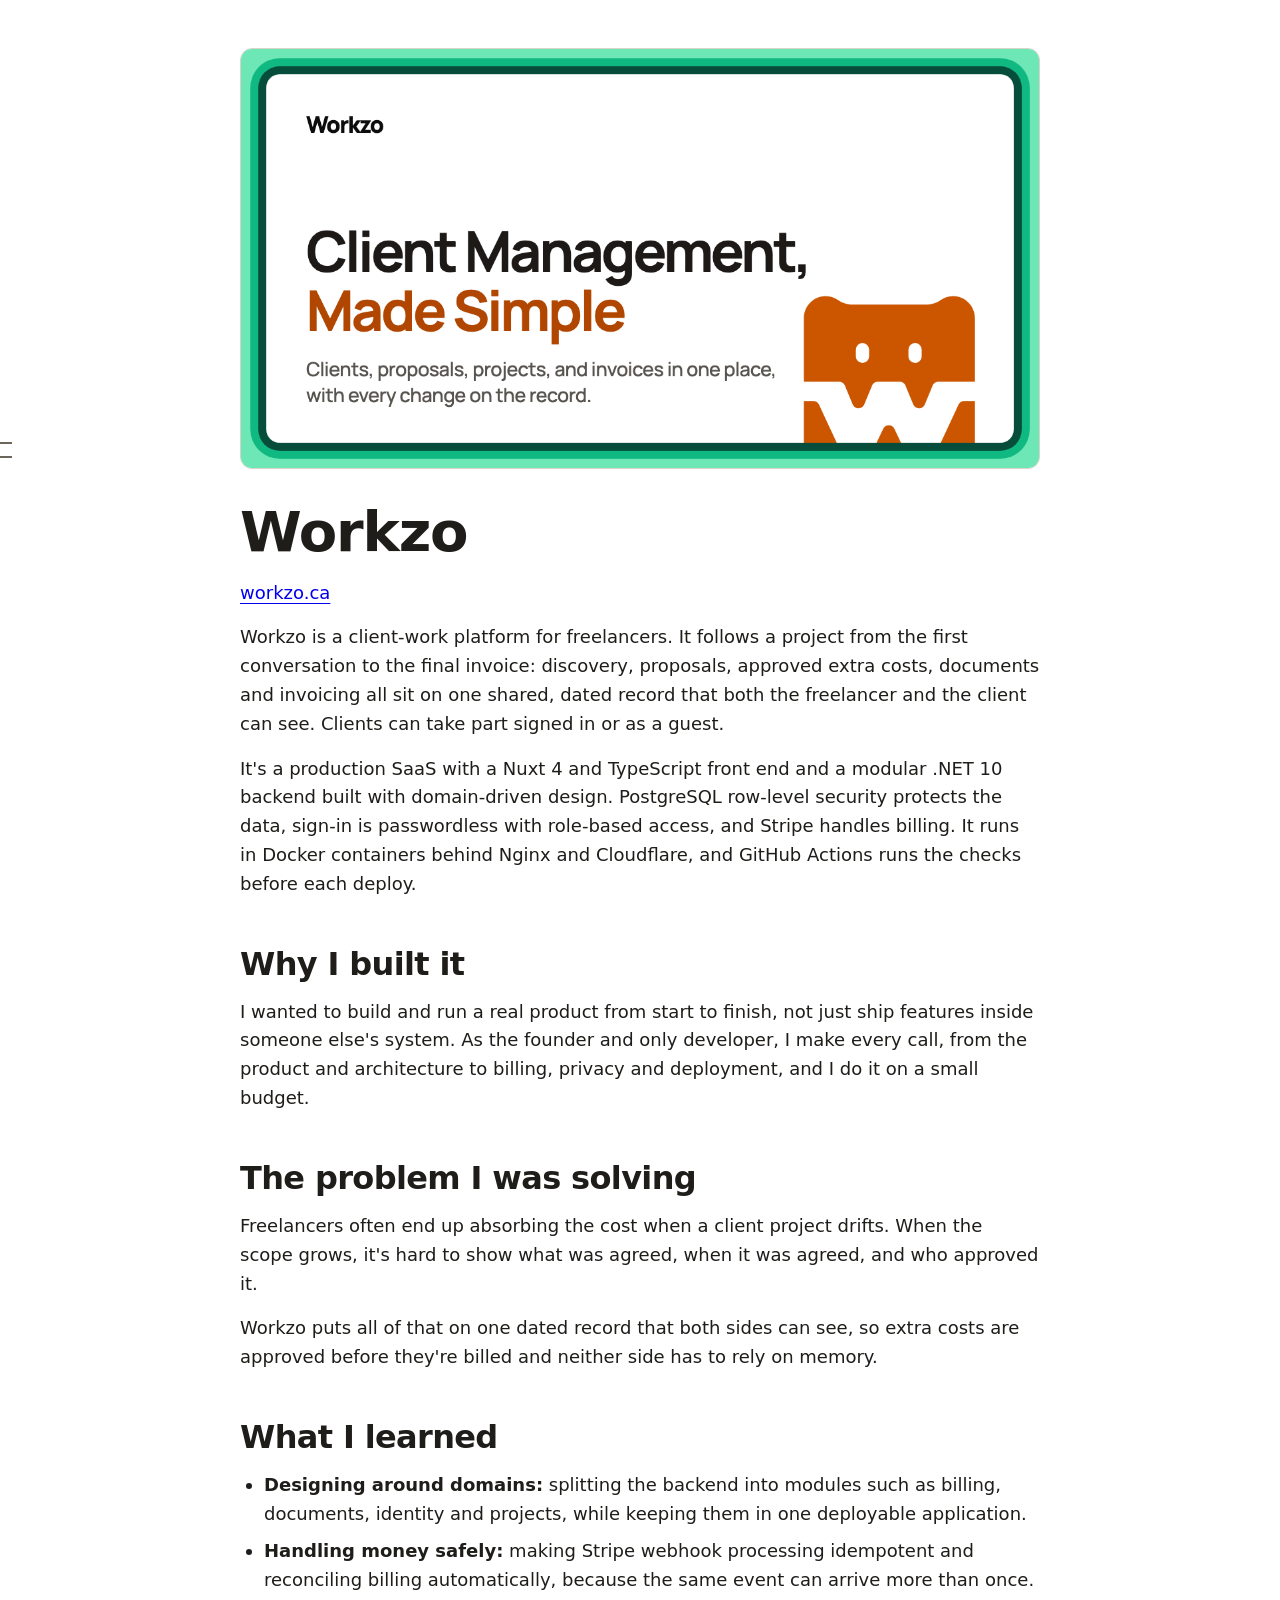
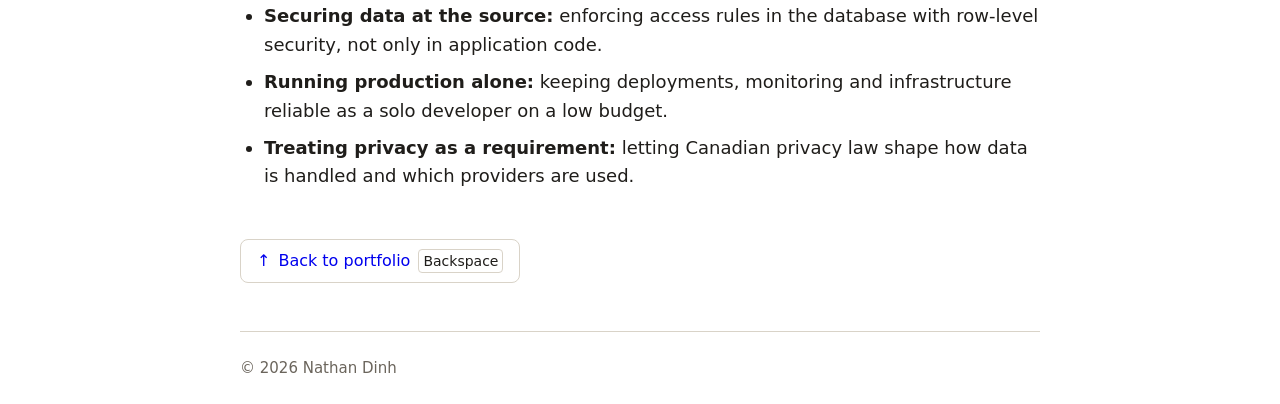
==== pages/featured_projects/workzo.html @ 6658ea0a "init" ====
<!DOCTYPE html>
<html lang="en">
<head>
    <meta charset="UTF-8">
    <meta name="viewport" content="width=device-width, initial-scale=1.0">
    <title>Workzo: Client Management for Freelancers | Nathan Dinh</title>
    <meta name="description" content="Workzo is a client-work platform for freelancers, built by Nathan Dinh. Discovery, proposals, extra costs and invoicing on one shared, dated record.">
    <link rel="canonical" href="https://nathandinh.com/pages/featured_projects/workzo.html">
    <meta property="og:type" content="article">
    <meta property="og:title" content="Workzo: Client Management for Freelancers | Nathan Dinh">
    <meta property="og:description" content="Workzo is a client-work platform for freelancers, built by Nathan Dinh. Discovery, proposals, extra costs and invoicing on one shared, dated record.">
    <meta property="og:url" content="https://nathandinh.com/pages/featured_projects/workzo.html">
    <meta property="og:image" content="https://nathandinh.com/public/documents/workzo-social-card-v3.png">
    <meta property="og:image:width" content="1200">
    <meta property="og:image:height" content="630">
    <meta property="og:image:alt" content="Workzo: Client Management, Made Simple.">
    <meta name="twitter:card" content="summary_large_image">
    <link rel="icon" href="../../public/icons/favicon.svg" type="image/svg+xml">
    <link rel="stylesheet" href="../../public/styles.css">
</head>
<body>
    <main class="project-page">
        <img class="project-image" src="../../public/documents/workzo-social-card-v3.png" width="1200" height="630" alt="Workzo: Client Management, Made Simple. Clients, proposals, projects, and invoices in one place, with every change on the record.">

        <h1>Workzo</h1>
        <p><a class="project-link" href="https://workzo.ca">workzo.ca</a></p>

        <p>
            Workzo is a client-work platform for freelancers. It follows a project from the first
            conversation to the final invoice: discovery, proposals, approved extra costs, documents
            and invoicing all sit on one shared, dated record that both the freelancer and the client
            can see. Clients can take part signed in or as a guest.
        </p>
        <p>
            It's a production SaaS with a Nuxt 4 and TypeScript front end and a modular .NET 10
            backend built with domain-driven design. PostgreSQL row-level security protects the data,
            sign-in is passwordless with role-based access, and Stripe handles billing. It runs in
            Docker containers behind Nginx and Cloudflare, and GitHub Actions runs the checks before
            each deploy.
        </p>

        <h2>Why I built it</h2>
        <p>
            I wanted to build and run a real product from start to finish, not just ship features
            inside someone else's system. As the founder and only developer, I make every call, from
            the product and architecture to billing, privacy and deployment, and I do it on a small
            budget.
        </p>

        <h2>The problem I was solving</h2>
        <p>
            Freelancers often end up absorbing the cost when a client project drifts. When the scope
            grows, it's hard to show what was agreed, when it was agreed, and who approved it.
        </p>
        <p>
            Workzo puts all of that on one dated record that both sides can see, so extra costs are
            approved before they're billed and neither side has to rely on memory.
        </p>

        <h2>What I learned</h2>
        <ul>
            <li><strong>Designing around domains:</strong> splitting the backend into modules such as billing, documents, identity and projects, while keeping them in one deployable application.</li>
            <li><strong>Handling money safely:</strong> making Stripe webhook processing idempotent and reconciling billing automatically, because the same event can arrive more than once.</li>
            <li><strong>Securing data at the source:</strong> enforcing access rules in the database with row-level security, not only in application code.</li>
            <li><strong>Running production alone:</strong> keeping deployments, monitoring and infrastructure reliable as a solo developer on a low budget.</li>
            <li><strong>Treating privacy as a requirement:</strong> letting Canadian privacy law shape how data is handled and which providers are used.</li>
        </ul>

        <a class="up-layer" href="../../index.html" aria-label="Back to portfolio"><span aria-hidden="true">&uarr;</span> Back to portfolio <kbd>Backspace</kbd></a>
    </main>

    <footer>&copy; 2026 Nathan Dinh</footer>

    <!-- script.js fills this with the links on this page. -->
    <nav class="side-nav" aria-label="Links on this page">
        <ul></ul>
    </nav>

    <script src="../../public/script.js"></script>
</body>
</html>
---- public/styles.css ----
/* ---------- Design tokens ---------- */
:root {
    color-scheme: light;

    /* Colors */
    --bg: #ffffff;
    --surface: #ffffff;
    --text: #1f1d1a;
    --muted: #6b655c;
    --line: #d9d3c8;
    --link-selected: #000080; /* Links use the browser's default color until hovered or selected. */

    /* Spacing: every margin, padding, and gap below uses this scale.
       1  inside small things: tag height, a key's sides, a short list gap
       2  closely related items: tag to tag, icon to label, heading to its text
       3  separate blocks of text, button sides, panel padding
       4  a heading to its content, group to group
       5  inside cards, around large images
       6  section to section
       7  the top and bottom of the page */
    --space-1: 0.25rem;
    --space-2: 0.5rem;
    --space-3: 1rem;
    --space-4: 1.5rem;
    --space-5: 2rem;
    --space-6: 3rem;
    --space-7: 4.5rem;

    /* Widths. All page content shares the same left and right edges. */
    --content-width: min(1100px, 100% - 2 * var(--space-3));
    --reading-width: min(800px, 100% - 2 * var(--space-3));
    --card-w: min(680px, 84vw);

    /* Height of one row in the navigation panel. */
    --row: 2.25rem;
}

/* ---------- Base ---------- */
*, *::before, *::after {
    box-sizing: border-box;
}

body {
    margin: 0;
    padding-bottom: var(--space-4);
    background: var(--bg);
    color: var(--text);
    font-family: system-ui, -apple-system, "Segoe UI", Roboto, Helvetica, Arial, sans-serif;
    line-height: 1.6;
}

/* Selection is shown by darkening links, not by a border around them. */
:focus-visible {
    outline: none;
}

/* Keeps a keyboard-selected link from landing right against the edge of the screen. */
a {
    scroll-margin-block: var(--space-4);
    text-underline-offset: 0.2em;
}

a:hover,
a:focus,
.card:hover a,
.card:focus a {
    color: var(--link-selected);
    text-decoration-thickness: 2px;
}

hr {
    width: var(--content-width);
    margin: var(--space-6) auto;
    border: 0;
    border-top: 1px solid var(--line);
}

h1,
h2 {
    line-height: 1.1;
    letter-spacing: -0.02em;
    text-box-trim: both;
    text-box-edge: cap alphabetic;
}

h1 {
    margin: 0 0 var(--space-3);
    font-size: clamp(2.25rem, 6vw, 3.5rem);
}

h2 {
    width: var(--content-width);
    margin: 0 auto var(--space-4);
    font-size: clamp(1.5rem, 3vw, 2rem);
}

kbd {
    padding: 0 var(--space-1);
    border: 1px solid var(--line);
    border-radius: 4px;
    color: var(--text);
    font-family: inherit;
    font-size: 0.875em;
}

/* ---------- Header ---------- */
header {
    width: var(--content-width);
    margin: 0 auto;
    padding-top: var(--space-7);
}

.abstract {
    margin: 0;
    color: var(--muted);
    font-size: 1.125rem;
}

.abstract + .abstract {
    margin-top: var(--space-3);
}

/* Icon inside a line of text. Kept shorter than the line so the spacing stays even. */
.inline-icon {
    height: 1.4em;
    vertical-align: -0.35em;
}

.socials {
    display: flex;
    flex-wrap: wrap;
    gap: var(--space-1) var(--space-4);
    margin-top: var(--space-3);
}

.socials a {
    display: inline-flex;
    align-items: center;
    gap: var(--space-2);
}

.socials img {
    width: 1.125rem;
    height: 1.125rem;
}

/* ---------- Mode instructions ---------- */
.mode-help {
    width: var(--content-width);
    margin: var(--space-4) auto 0;
    padding: var(--space-3);
    border: 1px solid var(--line);
    border-radius: 8px;
    color: var(--muted);
    font-size: 0.9375rem;
}

.mode-help p {
    margin: 0;
}

.mode-help ul {
    margin: var(--space-1) 0;
    padding-left: var(--space-4);
}

.mode-help strong {
    color: var(--text);
}

/* ---------- Carousel ---------- */
/* Every card sits in the same grid cell, so the stage is as tall as the tallest card. */
.carousel-stage {
    display: grid;
    align-items: center;
    justify-content: center;
    padding: var(--space-4) 0;
    overflow: hidden;
    cursor: grab;
    touch-action: pan-y;
    -webkit-user-select: none;
    user-select: none;
    mask-image: linear-gradient(to right, transparent, #000 var(--space-4), #000 calc(100% - var(--space-4)), transparent);
}

/* With one card there's nothing to drag to. */
.carousel-stage:has(.card:only-child) {
    cursor: default;
}

.card {
    position: relative;
    grid-area: 1 / 1;
    width: var(--card-w);
    overflow: hidden;
    background: var(--surface);
    border: 1px solid var(--line);
    border-radius: 12px;
    cursor: pointer;
    transition: transform 0.45s ease, opacity 0.45s ease;
}

.card.is-active {
    cursor: inherit;
}

/* While dragging, cards follow the pointer directly instead of animating. */
.carousel-stage.is-dragging,
.carousel-stage.is-dragging .card {
    cursor: grabbing;
}

.carousel-stage.is-dragging .card {
    transition: none;
}

.card.is-hidden {
    pointer-events: none;
}

.card-image,
.project-image {
    display: block;
    width: 100%;
    height: auto;
}

.card-image {
    border-bottom: 1px solid var(--line);
}

.card-body {
    padding: clamp(var(--space-4), 4vw, var(--space-5));
}

.card h3 {
    margin: 0 0 var(--space-2);
    font-size: clamp(1.5rem, 3vw, 2rem);
    line-height: 1.25;
}

/* Hovering or selecting a card treats its title like a selected link, with or without a link in it. */
.card:hover h3,
.card:focus h3 {
    color: var(--link-selected);
    text-decoration: underline 2px;
    text-underline-offset: 0.2em;
}

/* A side card's link only selects the card, like the rest of the card does. */
.card:not(.is-active) a {
    pointer-events: none;
}

.card p {
    margin: 0 0 var(--space-4);
    color: var(--muted);
    font-size: clamp(1rem, 2vw, 1.1875rem);
}

.tags {
    display: flex;
    flex-wrap: wrap;
    gap: var(--space-2);
    margin: 0;
    padding: 0;
    list-style: none;
}

.tags li {
    padding: var(--space-1) var(--space-3);
    border: 1px solid var(--line);
    border-radius: 999px;
    font-size: clamp(0.8125rem, 1.5vw, 0.9375rem);
}

/* ---------- Project pages ---------- */
.project-page {
    width: var(--reading-width);
    margin: 0 auto;
    padding-top: var(--space-6);
    font-size: 1.125rem;
}

.project-image {
    margin-bottom: var(--space-5);
    border: 1px solid var(--line);
    border-radius: 12px;
}

.project-page p {
    margin: 0 0 var(--space-3);
}

.project-page ul {
    margin: 0;
    padding-left: var(--space-4);
}

.project-page li + li {
    margin-top: var(--space-2);
}

/* Follows the narrower reading column rather than the home page's dividers. */
.project-page h2 {
    width: auto;
    margin: var(--space-6) 0 var(--space-3);
}

.up-layer {
    display: inline-flex;
    align-items: center;
    gap: var(--space-2);
    margin-top: var(--space-6);
    padding: var(--space-2) var(--space-3);
    background: var(--surface);
    border: 1px solid var(--line);
    border-radius: 8px;
    font-size: 1rem;
    text-decoration: none;
}

/* ---------- Footer ---------- */
footer {
    width: var(--content-width);
    margin: var(--space-6) auto 0;
    padding-top: var(--space-4);
    border-top: 1px solid var(--line);
    color: var(--muted);
    font-size: 0.9375rem;
}

/* Lines up with the narrower reading column. */
.project-page ~ footer {
    width: var(--reading-width);
}

/* ---------- Side navigation ---------- */
/* In scroll mode only the lines show. In navigation mode they open up:
   the lines stay put and spread apart, and each name slides out from its own line. */
.side-nav {
    --pop: cubic-bezier(0.34, 1.4, 0.64, 1); /* Overshoots slightly, then settles. */
    position: fixed;
    top: 50%;
    left: 0;
    z-index: 1000; /* Above the carousel cards. */
    width: 1.75rem;
    padding: var(--space-3) 0;
    overflow: hidden;
    cursor: pointer;
    transform: translateY(-50%);
    transition: width 0.3s var(--pop);
}

.nav-mode .side-nav {
    /* script.js sets --label-width to the widest name. */
    width: calc(var(--label-width) + var(--space-6));
    cursor: default;
}

.side-nav ul {
    margin: 0;
    padding: 0;
    list-style: none;
}

.side-nav a {
    display: flex;
    align-items: center;
    gap: var(--space-2);
    height: 0.875rem;
    text-decoration: none;
    white-space: nowrap;
    transition: height 0.3s ease;
}

.nav-mode .side-nav a {
    height: var(--row);
}

/* The line */
.side-nav a::before {
    content: "";
    flex: none;
    width: 0.75rem;
    border-top: 2px solid var(--muted);
    transition: width 0.2s ease, border-color 0.2s ease;
}

body:not(.nav-mode) .side-nav:hover a::before,
.nav-mode .side-nav a:hover::before,
.nav-mode .side-nav a:focus::before {
    border-color: var(--link-selected);
}

.nav-mode .side-nav a:hover::before,
.nav-mode .side-nav a:focus::before {
    width: 1.25rem;
}

/* The name. Screen readers still get it while it's hidden. */
.side-nav span {
    flex: none;
    opacity: 0;
    transform: translateX(calc(-1 * var(--space-3)));
    transition: opacity 0.15s ease, transform 0.15s ease;
}

.nav-mode .side-nav span {
    opacity: 1;
    transform: none;
    /* Each name follows the one above it. script.js sets --index. */
    transition: opacity 0.2s ease, transform 0.3s var(--pop);
    transition-delay: calc(var(--index) * 35ms + 60ms);
}

.nav-mode .side-nav a:hover,
.nav-mode .side-nav a:focus {
    text-decoration: underline;
}

@media (prefers-reduced-motion: reduce) {
    .card,
    .side-nav,
    .side-nav a,
    .side-nav a::before,
    .side-nav span {
        transition: none !important;
    }
}
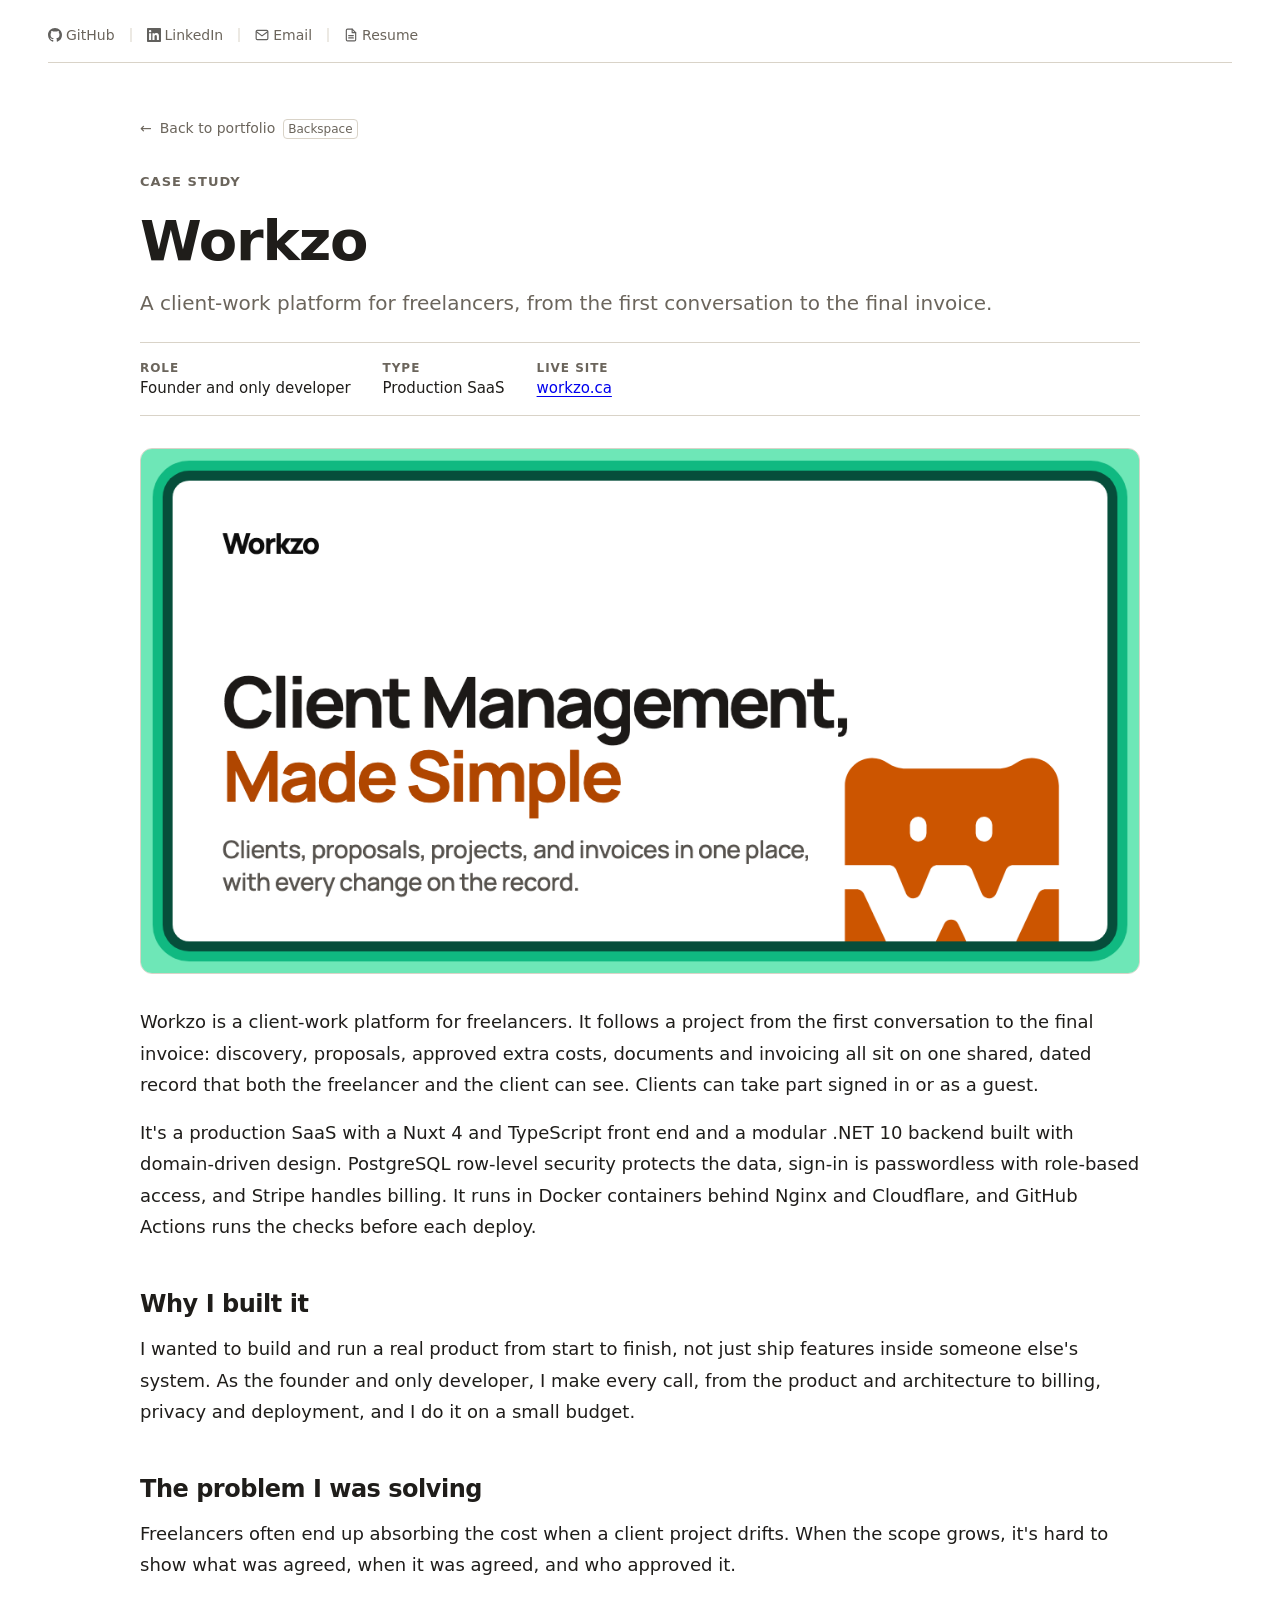
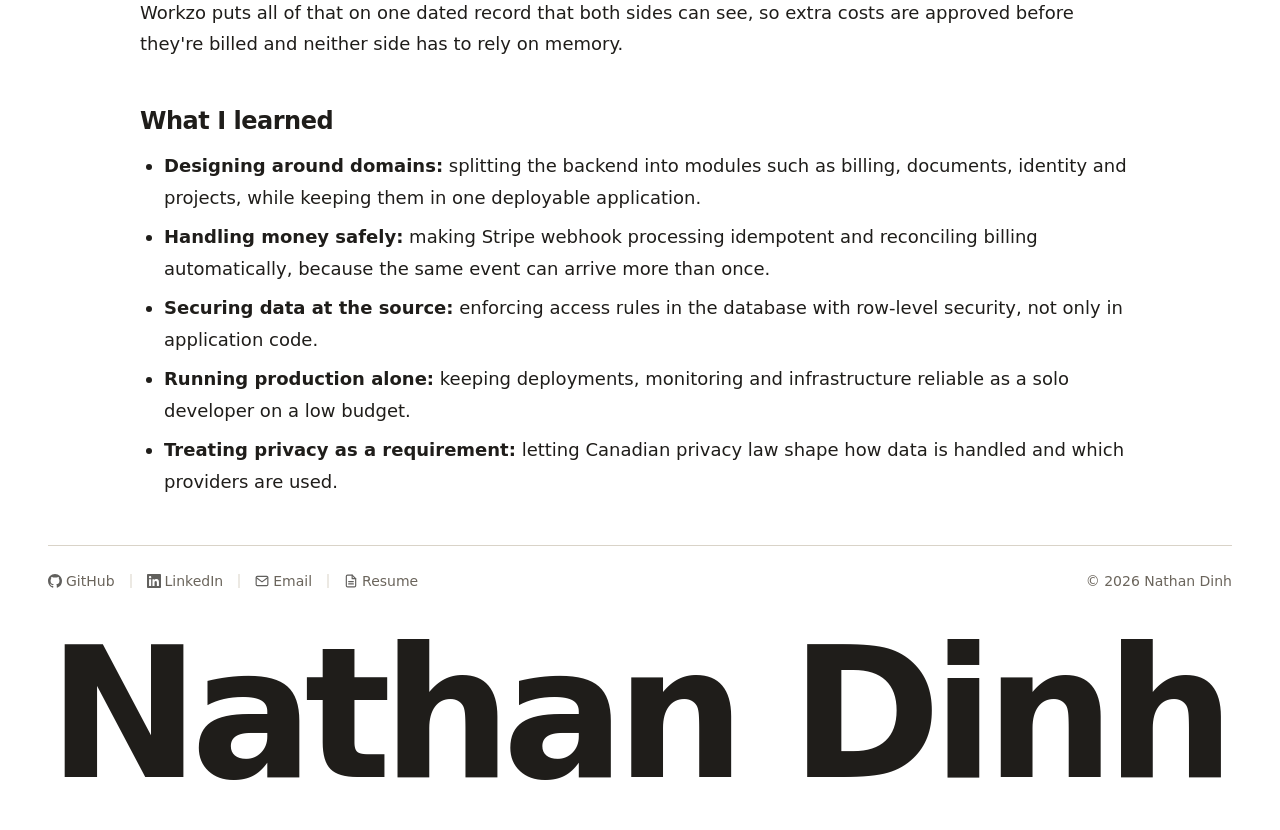
==== commit f3adcbf8: "Redesign homepage and Workzo case study - Remove the intro, keyboard instructions and side navigatio" ====
--- a/pages/featured_projects/workzo.html
+++ b/pages/featured_projects/workzo.html
@@ -19,11 +19,40 @@
     <link rel="stylesheet" href="../../public/styles.css">
 </head>
 <body>
+    <header>
+        <nav class="socials" aria-label="Social links">
+            <a href="https://github.com/Nathan-Dinh"><img src="../../public/icons/github.svg" alt="">GitHub</a>
+            <a href="https://www.linkedin.com/in/nathandinh67/"><img src="../../public/icons/linkedin.svg" alt="">LinkedIn</a>
+            <a href="mailto:n.dinh72943@gmail.com"><img src="../../public/icons/email.svg" alt="">Email</a>
+            <a href="../../public/documents/nathan_dinh_resume.pdf"><img src="../../public/icons/resume.svg" alt="">Resume</a>
+        </nav>
+    </header>
+    <hr>
+
     <main class="project-page">
+        <a class="up-layer" href="../../index.html" aria-label="Back to portfolio"><span aria-hidden="true">&larr;</span> Back to portfolio <kbd>Backspace</kbd></a>
+
+        <div class="article-header">
+            <p class="eyebrow">Case study</p>
+            <h1>Workzo</h1>
+            <p class="lead">A client-work platform for freelancers, from the first conversation to the final invoice.</p>
+            <dl class="article-meta">
+                <div>
+                    <dt>Role</dt>
+                    <dd>Founder and only developer</dd>
+                </div>
+                <div>
+                    <dt>Type</dt>
+                    <dd>Production SaaS</dd>
+                </div>
+                <div>
+                    <dt>Live site</dt>
+                    <dd><a class="project-link" href="https://workzo.ca">workzo.ca</a></dd>
+                </div>
+            </dl>
+        </div>
+
         <img class="project-image" src="../../public/documents/workzo-social-card-v3.png" width="1200" height="630" alt="Workzo: Client Management, Made Simple. Clients, proposals, projects, and invoices in one place, with every change on the record.">
-
-        <h1>Workzo</h1>
-        <p><a class="project-link" href="https://workzo.ca">workzo.ca</a></p>
 
         <p>
             Workzo is a client-work platform for freelancers. It follows a project from the first
@@ -65,16 +94,20 @@
             <li><strong>Running production alone:</strong> keeping deployments, monitoring and infrastructure reliable as a solo developer on a low budget.</li>
             <li><strong>Treating privacy as a requirement:</strong> letting Canadian privacy law shape how data is handled and which providers are used.</li>
         </ul>
-
-        <a class="up-layer" href="../../index.html" aria-label="Back to portfolio"><span aria-hidden="true">&uarr;</span> Back to portfolio <kbd>Backspace</kbd></a>
     </main>
 
-    <footer>&copy; 2026 Nathan Dinh</footer>
-
-    <!-- script.js fills this with the links on this page. -->
-    <nav class="side-nav" aria-label="Links on this page">
-        <ul></ul>
-    </nav>
+    <footer>
+        <div class="footer-bar">
+            <nav class="socials" aria-label="Footer social links">
+                <a href="https://github.com/Nathan-Dinh"><img src="../../public/icons/github.svg" alt="">GitHub</a>
+                <a href="https://www.linkedin.com/in/nathandinh67/"><img src="../../public/icons/linkedin.svg" alt="">LinkedIn</a>
+                <a href="mailto:n.dinh72943@gmail.com"><img src="../../public/icons/email.svg" alt="">Email</a>
+                <a href="../../public/documents/nathan_dinh_resume.pdf"><img src="../../public/icons/resume.svg" alt="">Resume</a>
+            </nav>
+            <p>&copy; 2026 Nathan Dinh</p>
+        </div>
+        <p class="footer-name" aria-hidden="true">Nathan Dinh</p>
+    </footer>
 
     <script src="../../public/script.js"></script>
 </body>
--- a/public/styles.css
+++ b/public/styles.css
@@ -9,7 +9,6 @@
     --muted: #6b655c;
     --line: #d9d3c8;
     --link-selected: #000080; /* Links use the browser's default color until hovered or selected. */
-
     /* Spacing: every margin, padding, and gap below uses this scale.
        1  inside small things: tag height, a key's sides, a short list gap
        2  closely related items: tag to tag, icon to label, heading to its text
@@ -27,12 +26,13 @@
     --space-7: 4.5rem;
 
     /* Widths. All page content shares the same left and right edges. */
-    --content-width: min(1100px, 100% - 2 * var(--space-3));
-    --reading-width: min(800px, 100% - 2 * var(--space-3));
-    --card-w: min(680px, 84vw);
-
-    /* Height of one row in the navigation panel. */
-    --row: 2.25rem;
+    /* Space at each side of the window: 1rem on phones, growing to 3rem on wide screens. */
+    --gutter: clamp(var(--space-3), 4vw, var(--space-6));
+    --content-width: calc(100% - 2 * var(--gutter));
+    --card-w: min(360px, 84vw);
+
+    /* Smallest comfortable height for something tapped with a finger. */
+    --tap: 2.75rem;
 }
 
 /* ---------- Base ---------- */
@@ -40,7 +40,18 @@
     box-sizing: border-box;
 }
 
+/* Stops phones enlarging the text when they're turned sideways. */
+html {
+    -webkit-text-size-adjust: 100%;
+    text-size-adjust: 100%;
+}
+
+/* At least one screen tall, stacked top to bottom, so the footer can sit at the bottom. */
 body {
+    display: flex;
+    flex-direction: column;
+    min-height: 100vh;
+    min-height: 100dvh; /* Excludes the phone's browser bars where supported. */
     margin: 0;
     padding-bottom: var(--space-4);
     background: var(--bg);
@@ -60,17 +71,27 @@
     text-underline-offset: 0.2em;
 }
 
-a:hover,
-a:focus,
-.card:hover a,
-.card:focus a {
+a:focus {
     color: var(--link-selected);
     text-decoration-thickness: 2px;
 }
 
+/* Touchscreens keep :hover on whatever was last tapped, which would look like a second selection. */
+@media (hover: hover) {
+    a:hover {
+        color: var(--link-selected);
+        text-decoration-thickness: 2px;
+    }
+
+    .card:hover h3 {
+        text-decoration: underline 2px;
+        text-underline-offset: 0.2em;
+    }
+}
+
 hr {
     width: var(--content-width);
-    margin: var(--space-6) auto;
+    margin: var(--space-3) auto var(--space-6); /* Close under the header, with room before the next section. */
     border: 0;
     border-top: 1px solid var(--line);
 }
@@ -107,80 +128,111 @@
 header {
     width: var(--content-width);
     margin: 0 auto;
-    padding-top: var(--space-7);
-}
-
-.abstract {
-    margin: 0;
-    color: var(--muted);
-    font-size: 1.125rem;
-}
-
-.abstract + .abstract {
-    margin-top: var(--space-3);
-}
-
-/* Icon inside a line of text. Kept shorter than the line so the spacing stays even. */
-.inline-icon {
-    height: 1.4em;
-    vertical-align: -0.35em;
+    padding-top: var(--space-4);
 }
 
 .socials {
+    --divider-gap: var(--space-3); /* Space on each side of a divider. */
     display: flex;
     flex-wrap: wrap;
-    gap: var(--space-1) var(--space-4);
-    margin-top: var(--space-3);
-}
-
+    gap: var(--space-1) calc(2 * var(--divider-gap));
+    font-size: 0.875rem;
+}
+
+/* Plain gray text rather than a link. Hovering or selecting one darkens it. */
 .socials a {
+    position: relative;
     display: inline-flex;
     align-items: center;
-    gap: var(--space-2);
-}
-
+    gap: var(--space-1);
+    color: var(--muted);
+    text-decoration: none;
+}
+
+.socials a:focus {
+    color: var(--text);
+}
+
+@media (hover: hover) {
+    .socials a:hover {
+        color: var(--text);
+    }
+}
+
+/* A short line centred in the gap before each link after the first. */
+.socials a + a::before {
+    content: "";
+    position: absolute;
+    top: 50%;
+    left: calc(-1 * var(--divider-gap));
+    height: 1em;
+    border-left: 1px solid var(--line);
+    transform: translate(-50%, -50%);
+    pointer-events: none;
+}
+
+/* The icons are drawn near-black. Fading them matches the gray text. */
 .socials img {
-    width: 1.125rem;
-    height: 1.125rem;
-}
-
-/* ---------- Mode instructions ---------- */
-.mode-help {
-    width: var(--content-width);
-    margin: var(--space-4) auto 0;
-    padding: var(--space-3);
-    border: 1px solid var(--line);
-    border-radius: 8px;
-    color: var(--muted);
-    font-size: 0.9375rem;
-}
-
-.mode-help p {
-    margin: 0;
-}
-
-.mode-help ul {
-    margin: var(--space-1) 0;
-    padding-left: var(--space-4);
-}
-
-.mode-help strong {
-    color: var(--text);
+    width: 0.875rem;
+    height: 0.875rem;
+    opacity: 0.7;
+}
+
+.socials a:focus img {
+    opacity: 1;
+}
+
+@media (hover: hover) {
+    .socials a:hover img {
+        opacity: 1;
+    }
 }
 
 /* ---------- Carousel ---------- */
-/* Every card sits in the same grid cell, so the stage is as tall as the tallest card. */
+/* Home page sections. Headings are smaller than elsewhere, to match the compact cards and rows. */
+.home-section h2 {
+    margin-bottom: var(--space-2);
+    font-size: 1.25rem;
+}
+
+.home-section + .home-section {
+    margin-top: var(--space-5);
+}
+
+/* ---------- Empty sections ---------- */
+/* Holds the place of a card until a section has some, in the same spot and size as a card. */
+.placeholder-stage {
+    padding: var(--space-4) var(--gutter);
+}
+
+.card-placeholder {
+    display: grid;
+    place-items: center;
+    width: var(--card-w);
+    aspect-ratio: 4 / 3;
+    margin: 0;
+    border: 1px dashed var(--line);
+    border-radius: 12px;
+    color: var(--muted);
+    font-size: 0.875rem;
+}
+
+/* Every card sits in the same grid cell, so the stage is as tall as the tallest card.
+   The stage spans the whole window so side cards can show in the gutters, but the left padding
+   puts the selected card on the page's left edge, under the heading. */
 .carousel-stage {
+    --page-edge: calc((100% - var(--content-width)) / 2);
     display: grid;
     align-items: center;
-    justify-content: center;
-    padding: var(--space-4) 0;
+    justify-content: start;
+    padding: var(--space-4) 0 var(--space-4) var(--page-edge);
     overflow: hidden;
     cursor: grab;
     touch-action: pan-y;
     -webkit-user-select: none;
     user-select: none;
-    mask-image: linear-gradient(to right, transparent, #000 var(--space-4), #000 calc(100% - var(--space-4)), transparent);
+    /* Earlier cards fade out across the left gutter, so the selected card itself never fades. */
+    mask-image: linear-gradient(to right, transparent, #000 var(--page-edge), #000 calc(100% - var(--space-4)), transparent);
 }
 
 /* With one card there's nothing to drag to. */
@@ -230,19 +282,24 @@
 }
 
 .card-body {
-    padding: clamp(var(--space-4), 4vw, var(--space-5));
+    padding: var(--space-3);
 }
 
 .card h3 {
     margin: 0 0 var(--space-2);
-    font-size: clamp(1.5rem, 3vw, 2rem);
+    font-size: 1.125rem;
     line-height: 1.25;
 }
 
-/* Hovering or selecting a card treats its title like a selected link, with or without a link in it. */
-.card:hover h3,
-.card:focus h3 {
-    color: var(--link-selected);
+/* The title reads as plain text, not a blue link. */
+.card h3 a {
+    color: inherit;
+    text-decoration: none;
+}
+
+/* Hovering or selecting a card underlines its title, so it's still clear which card is chosen. */
+.card:focus h3,
+.card:focus-within h3 {
     text-decoration: underline 2px;
     text-underline-offset: 0.2em;
 }
@@ -253,33 +310,80 @@
 }
 
 .card p {
-    margin: 0 0 var(--space-4);
-    color: var(--muted);
-    font-size: clamp(1rem, 2vw, 1.1875rem);
+    margin: 0 0 var(--space-2);
+    color: var(--muted);
+    font-size: 0.8125rem;
+    line-height: 1.5;
 }
 
 .tags {
     display: flex;
     flex-wrap: wrap;
-    gap: var(--space-2);
+    gap: var(--space-1);
     margin: 0;
     padding: 0;
     list-style: none;
 }
 
 .tags li {
-    padding: var(--space-1) var(--space-3);
+    padding: 0 var(--space-2);
     border: 1px solid var(--line);
     border-radius: 999px;
-    font-size: clamp(0.8125rem, 1.5vw, 0.9375rem);
+    font-size: 0.6875rem;
 }
 
 /* ---------- Project pages ---------- */
+/* A centred article column, narrow enough that lines stay comfortable to read.
+   The divider above gives the top spacing. */
 .project-page {
-    width: var(--reading-width);
+    width: min(1000px, 100% - 2 * var(--space-3));
     margin: 0 auto;
-    padding-top: var(--space-6);
     font-size: 1.125rem;
+    line-height: 1.75;
+}
+
+.article-header {
+    margin-bottom: var(--space-5);
+}
+
+.project-page .eyebrow {
+    margin: 0 0 var(--space-3);
+    color: var(--muted);
+    font-size: 0.8125rem;
+    font-weight: 600;
+    letter-spacing: 0.08em;
+    text-transform: uppercase;
+}
+
+.project-page .lead {
+    margin: 0 0 var(--space-4);
+    color: var(--muted);
+    font-size: 1.25rem;
+    line-height: 1.5;
+}
+
+/* Role, type and link in a row, set off by a line above and below. */
+.article-meta {
+    display: flex;
+    flex-wrap: wrap;
+    gap: var(--space-3) var(--space-5);
+    margin: 0;
+    padding: var(--space-3) 0;
+    border-block: 1px solid var(--line);
+    font-size: 0.9375rem;
+    line-height: 1.5;
+}
+
+.article-meta dt {
+    color: var(--muted);
+    font-size: 0.75rem;
+    font-weight: 600;
+    letter-spacing: 0.08em;
+    text-transform: uppercase;
+}
+
+.article-meta dd {
+    margin: 0;
 }
 
 .project-image {
@@ -301,130 +405,148 @@
     margin-top: var(--space-2);
 }
 
-/* Follows the narrower reading column rather than the home page's dividers. */
+/* Follows the reading column rather than the full page width that other section headings use. */
 .project-page h2 {
     width: auto;
     margin: var(--space-6) 0 var(--space-3);
-}
-
+    font-size: 1.5rem;
+}
+
+/* Sits above the article. Plain gray text like the social links; hovering or selecting it darkens it. */
 .up-layer {
     display: inline-flex;
+    margin-bottom: var(--space-5);
     align-items: center;
     gap: var(--space-2);
-    margin-top: var(--space-6);
-    padding: var(--space-2) var(--space-3);
-    background: var(--surface);
-    border: 1px solid var(--line);
-    border-radius: 8px;
-    font-size: 1rem;
+    color: var(--muted);
+    font-size: 0.875rem;
+    line-height: 1.5;
     text-decoration: none;
 }
 
+.up-layer:focus {
+    color: var(--text);
+}
+
+@media (hover: hover) {
+    .up-layer:hover {
+        color: var(--text);
+    }
+}
+
+/* A quiet hint, so it doesn't compete with the label. */
+.up-layer kbd {
+    color: inherit;
+    font-size: 0.75rem;
+}
+
 /* ---------- Footer ---------- */
+/* On a short page the footer sits at the bottom of the screen: the automatic top margin takes up
+   the spare space. The padding keeps a gap above it when the page is long. */
 footer {
     width: var(--content-width);
-    margin: var(--space-6) auto 0;
+    margin: auto auto 0;
+    padding-top: var(--space-6);
+    color: var(--muted);
+    font-size: 0.9375rem;
+    container-type: inline-size; /* Lets the name below size itself to the footer's width. */
+}
+
+.footer-bar {
     padding-top: var(--space-4);
     border-top: 1px solid var(--line);
-    color: var(--muted);
-    font-size: 0.9375rem;
-}
-
-/* Lines up with the narrower reading column. */
-.project-page ~ footer {
-    width: var(--reading-width);
-}
-
-/* ---------- Side navigation ---------- */
-/* In scroll mode only the lines show. In navigation mode they open up:
-   the lines stay put and spread apart, and each name slides out from its own line. */
-.side-nav {
-    --pop: cubic-bezier(0.34, 1.4, 0.64, 1); /* Overshoots slightly, then settles. */
-    position: fixed;
-    top: 50%;
-    left: 0;
-    z-index: 1000; /* Above the carousel cards. */
-    width: 1.75rem;
-    padding: var(--space-3) 0;
-    overflow: hidden;
-    cursor: pointer;
-    transform: translateY(-50%);
-    transition: width 0.3s var(--pop);
-}
-
-.nav-mode .side-nav {
-    /* script.js sets --label-width to the widest name. */
-    width: calc(var(--label-width) + var(--space-6));
-    cursor: default;
-}
-
-.side-nav ul {
-    margin: 0;
-    padding: 0;
-    list-style: none;
-}
-
-.side-nav a {
     display: flex;
+    flex-wrap: wrap;
     align-items: center;
-    gap: var(--space-2);
-    height: 0.875rem;
-    text-decoration: none;
+    justify-content: space-between;
+    gap: var(--space-2) var(--space-4);
+}
+
+.footer-bar p {
+    margin: 0;
+    font-size: 0.875rem;
+}
+
+/* The name runs the full width of the footer. script.js sets the exact size for the device's font.
+   This size is close enough on its own if the script doesn't run. */
+.footer-name {
+    width: max-content;
+    margin: var(--space-5) 0 0;
+    color: var(--text);
+    font-size: 17cqi;
+    font-weight: 800;
+    line-height: 1;
+    letter-spacing: -0.05em;
     white-space: nowrap;
-    transition: height 0.3s ease;
-}
-
-.nav-mode .side-nav a {
-    height: var(--row);
-}
-
-/* The line */
-.side-nav a::before {
-    content: "";
-    flex: none;
-    width: 0.75rem;
-    border-top: 2px solid var(--muted);
-    transition: width 0.2s ease, border-color 0.2s ease;
-}
-
-body:not(.nav-mode) .side-nav:hover a::before,
-.nav-mode .side-nav a:hover::before,
-.nav-mode .side-nav a:focus::before {
-    border-color: var(--link-selected);
-}
-
-.nav-mode .side-nav a:hover::before,
-.nav-mode .side-nav a:focus::before {
-    width: 1.25rem;
-}
-
-/* The name. Screen readers still get it while it's hidden. */
-.side-nav span {
-    flex: none;
-    opacity: 0;
-    transform: translateX(calc(-1 * var(--space-3)));
-    transition: opacity 0.15s ease, transform 0.15s ease;
-}
-
-.nav-mode .side-nav span {
-    opacity: 1;
-    transform: none;
-    /* Each name follows the one above it. script.js sets --index. */
-    transition: opacity 0.2s ease, transform 0.3s var(--pop);
-    transition-delay: calc(var(--index) * 35ms + 60ms);
-}
-
-.nav-mode .side-nav a:hover,
-.nav-mode .side-nav a:focus {
-    text-decoration: underline;
+    text-box-trim: trim-both;
+    text-box-edge: cap alphabetic;
+}
+
+/* ---------- Phones ---------- */
+@media (max-width: 600px) {
+    /* The larger steps shrink, so every page stays in proportion without changing each rule. */
+    :root {
+        --space-5: 1.5rem;
+        --space-6: 2rem;
+        --space-7: 2.5rem;
+    }
+
+    /* Keeps the name on one line on the smallest phones. */
+    h1 {
+        font-size: clamp(2rem, 9.5vw, 2.25rem);
+    }
+
+    .project-page {
+        font-size: 1rem;
+    }
+
+    .project-page .lead {
+        font-size: 1.125rem;
+    }
+
+    /* Narrower gaps keep all four links on one line. */
+    .socials {
+        --divider-gap: var(--space-2);
+        row-gap: 0;
+    }
+
+    .socials a,
+    .up-layer {
+        min-height: var(--tap);
+    }
+
+    /* Vertical padding on an inline link makes it easier to tap without moving the text around it. */
+    .project-link {
+        padding-block: var(--space-3);
+    }
+
+    /* The card lines up with the rest of the page, and side cards show in the gutters. */
+    .carousel-stage {
+        grid-template-columns: minmax(0, 1fr);
+        padding: 0 var(--space-3);
+        mask-image: none;
+    }
+
+    .card,
+    .card-placeholder {
+        width: 100%;
+    }
+
+    .card-body {
+        padding: var(--space-3);
+    }
+}
+
+/* ---------- Touchscreens ---------- */
+/* Based on the device rather than the width, so a narrow desktop window keeps its keyboard hint. */
+@media (hover: none) and (pointer: coarse) {
+    .up-layer kbd {
+        display: none;
+    }
 }
 
 @media (prefers-reduced-motion: reduce) {
-    .card,
-    .side-nav,
-    .side-nav a,
-    .side-nav a::before,
-    .side-nav span {
+    .card {
         transition: none !important;
     }
 }
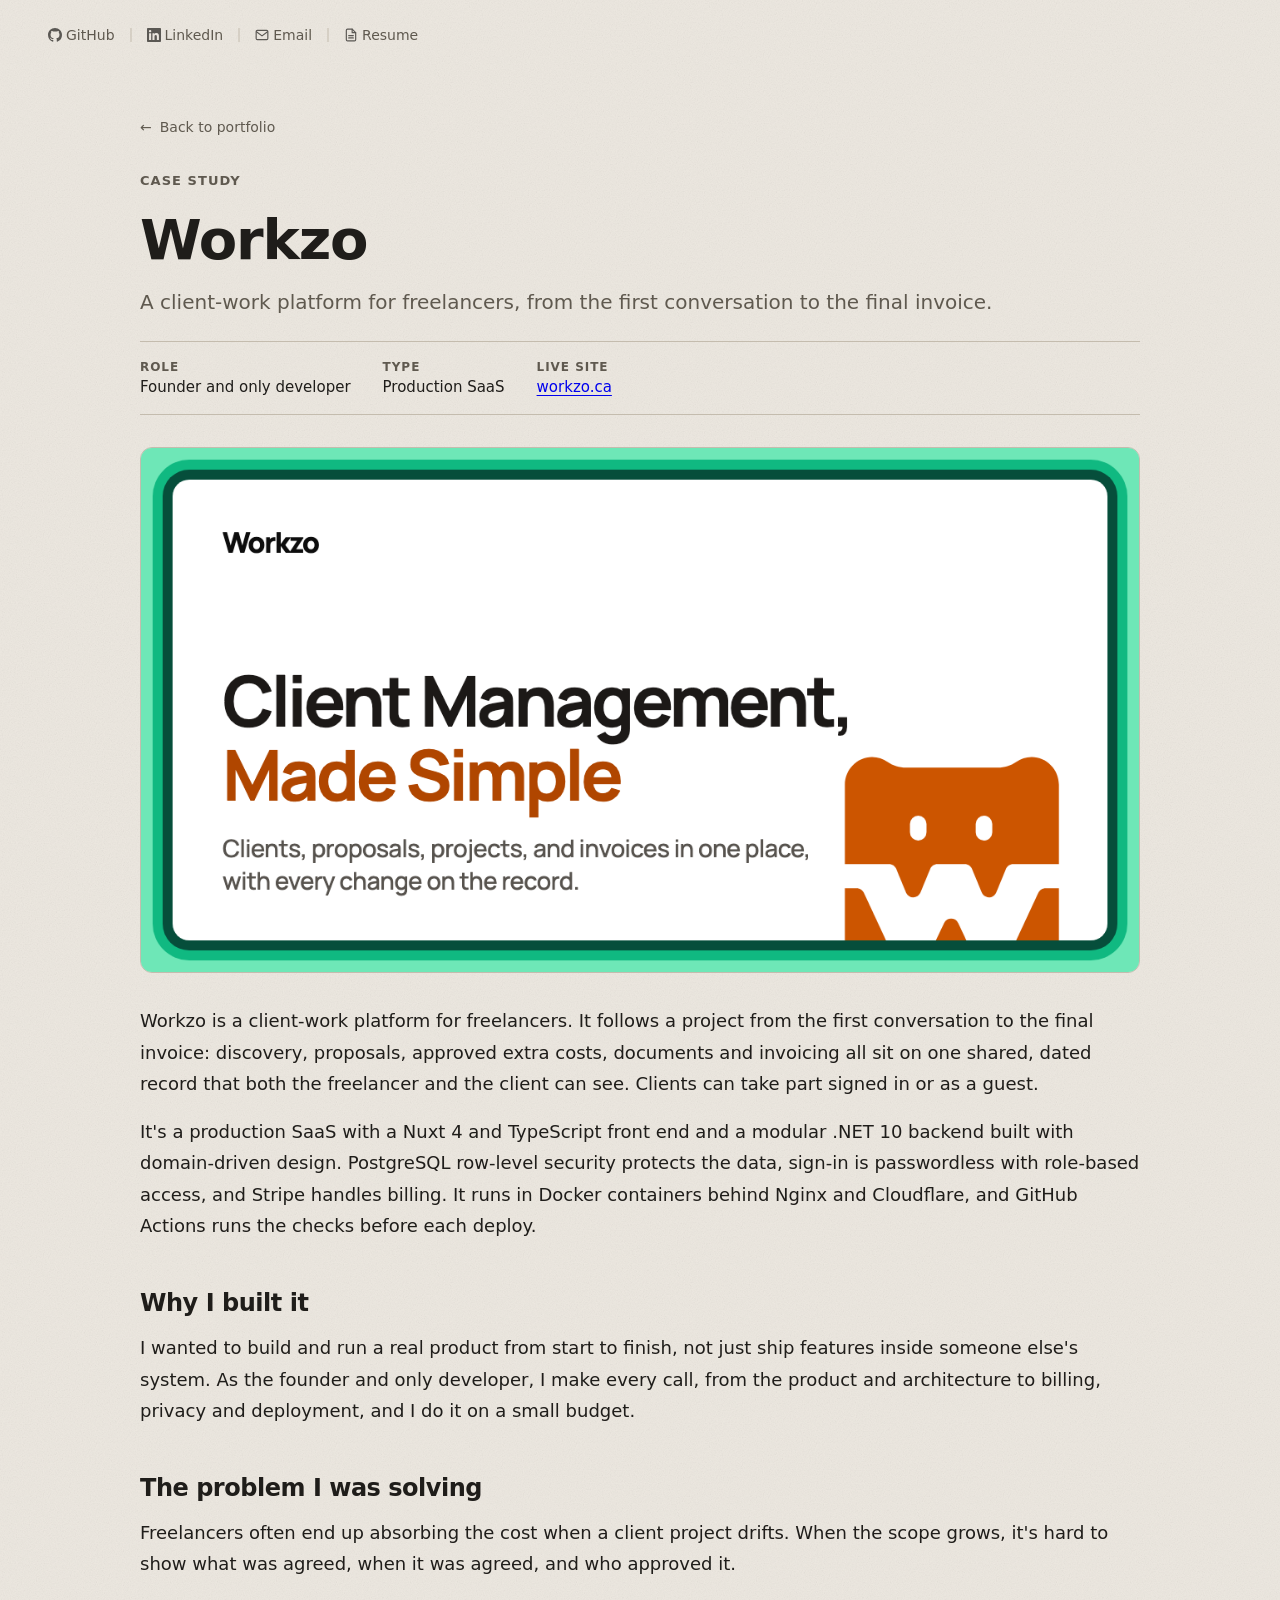
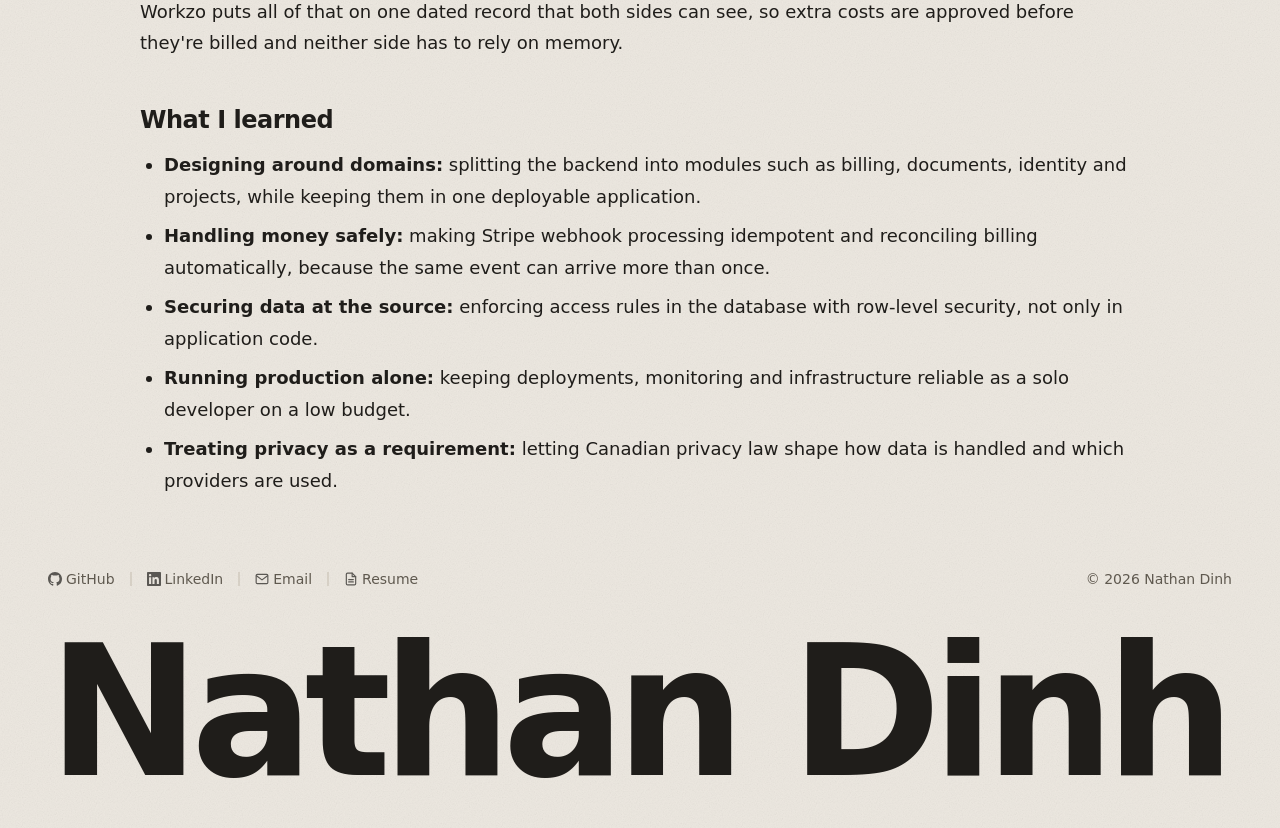
==== commit 0abce182: "Add homepage tabs, link previews, and card and background updates - Show Case Studies, Projects and " ====
--- a/pages/featured_projects/workzo.html
+++ b/pages/featured_projects/workzo.html
@@ -27,10 +27,9 @@
             <a href="../../public/documents/nathan_dinh_resume.pdf"><img src="../../public/icons/resume.svg" alt="">Resume</a>
         </nav>
     </header>
-    <hr>
 
     <main class="project-page">
-        <a class="up-layer" href="../../index.html" aria-label="Back to portfolio"><span aria-hidden="true">&larr;</span> Back to portfolio <kbd>Backspace</kbd></a>
+        <a class="up-layer" href="../../index.html" aria-label="Back to portfolio"><span aria-hidden="true">&larr;</span> Back to portfolio</a>
 
         <div class="article-header">
             <p class="eyebrow">Case study</p>
--- a/public/styles.css
+++ b/public/styles.css
@@ -3,12 +3,12 @@
     color-scheme: light;
 
     /* Colors */
-    --bg: #ffffff;
+    --bg: #ece7df;
     --surface: #ffffff;
     --text: #1f1d1a;
-    --muted: #6b655c;
-    --line: #d9d3c8;
-    --link-selected: #000080; /* Links use the browser's default color until hovered or selected. */
+    --muted: #5f594f;
+    --line: #c4bcae;
+    --link-selected: var(--text); /* Links use the browser's default color until hovered or selected, then turn the text color. */
     /* Spacing: every margin, padding, and gap below uses this scale.
        1  inside small things: tag height, a key's sides, a short list gap
        2  closely related items: tag to tag, icon to label, heading to its text
@@ -54,7 +54,11 @@
     min-height: 100dvh; /* Excludes the phone's browser bars where supported. */
     margin: 0;
     padding-bottom: var(--space-4);
-    background: var(--bg);
+    /* A fine paper grain over the background color. The grain is gray noise drawn by the inline SVG,
+       kept faint so text and cards read the same as on a flat color. */
+    background-color: var(--bg);
+    background-image: url("data:image/svg+xml,%3Csvg xmlns='http://www.w3.org/2000/svg' width='240' height='240'%3E%3Cfilter id='n'%3E%3CfeTurbulence type='fractalNoise' baseFrequency='0.85' numOctaves='3' stitchTiles='stitch'/%3E%3CfeColorMatrix type='saturate' values='0'/%3E%3C/filter%3E%3Crect width='100%25' height='100%25' filter='url(%23n)' opacity='0.14'/%3E%3C/svg%3E");
+    background-size: 240px 240px;
     color: var(--text);
     font-family: system-ui, -apple-system, "Segoe UI", Roboto, Helvetica, Arial, sans-serif;
     line-height: 1.6;
@@ -82,18 +86,6 @@
         color: var(--link-selected);
         text-decoration-thickness: 2px;
     }
-
-    .card:hover h3 {
-        text-decoration: underline 2px;
-        text-underline-offset: 0.2em;
-    }
-}
-
-hr {
-    width: var(--content-width);
-    margin: var(--space-3) auto var(--space-6); /* Close under the header, with room before the next section. */
-    border: 0;
-    border-top: 1px solid var(--line);
 }
 
 h1,
@@ -115,20 +107,12 @@
     font-size: clamp(1.5rem, 3vw, 2rem);
 }
 
-kbd {
-    padding: 0 var(--space-1);
-    border: 1px solid var(--line);
-    border-radius: 4px;
-    color: var(--text);
-    font-family: inherit;
-    font-size: 0.875em;
-}
 
 /* ---------- Header ---------- */
 header {
     width: var(--content-width);
     margin: 0 auto;
-    padding-top: var(--space-4);
+    padding: var(--space-4) 0 calc(var(--space-3) + var(--space-6)); /* Room before the next section. */
 }
 
 .socials {
@@ -157,6 +141,80 @@
     .socials a:hover {
         color: var(--text);
     }
+}
+
+/* The card that appears on hover or selection. script.js adds it.
+   Below the link in the header, and above it in the footer so it stays on screen. */
+.link-preview {
+    position: absolute;
+    top: calc(100% + var(--space-2));
+    left: 0;
+    z-index: 100; /* Above the project cards. */
+    display: flex;
+    flex-direction: column;
+    gap: 2px;
+    width: 18rem;
+    max-width: calc(100vw - 2 * var(--gutter)); /* Never wider than the window. */
+    padding: var(--space-3);
+    background: var(--surface);
+    border: 1px solid var(--line);
+    border-radius: 8px;
+    box-shadow: 0 8px 24px rgb(0 0 0 / 0.08);
+    color: var(--muted);
+    font-size: 0.8125rem;
+    line-height: 1.4;
+    pointer-events: none;
+    opacity: 0;
+    visibility: hidden;
+    transform: translateY(calc(-1 * var(--space-1)));
+    /* Hiding waits for the fade to finish. */
+    transition: opacity 0.15s ease, transform 0.15s ease, visibility 0s linear 0.15s;
+}
+
+/* Room for a page screenshot to be readable. */
+.link-preview-wide {
+    width: 28rem;
+}
+
+footer .link-preview {
+    top: auto;
+    bottom: calc(100% + var(--space-2));
+    transform: translateY(var(--space-1));
+}
+
+.socials a:focus .link-preview {
+    opacity: 1;
+    visibility: visible;
+    transform: none;
+    transition-delay: 0s;
+}
+
+@media (hover: hover) {
+    .socials a:hover .link-preview {
+        opacity: 1;
+        visibility: visible;
+        transform: none;
+        transition-delay: 0s;
+    }
+}
+
+.link-preview-title {
+    color: var(--text);
+    font-weight: 600;
+}
+
+.link-preview-address {
+    overflow-wrap: anywhere;
+}
+
+/* .socials img sizes the link icons, so this is more specific to win. */
+.socials .link-preview-image {
+    width: 100%;
+    height: auto;
+    margin-bottom: var(--space-2);
+    border: 1px solid var(--line);
+    border-radius: 4px;
+    opacity: 1;
 }
 
 /* A short line centred in the gap before each link after the first. */
@@ -188,15 +246,62 @@
     }
 }
 
-/* ---------- Carousel ---------- */
-/* Home page sections. Headings are smaller than elsewhere, to match the compact cards and rows. */
-.home-section h2 {
-    margin-bottom: var(--space-2);
+/* ---------- Tabs ---------- */
+/* The home page shows one section at a time. The open tab is dark and underlined; the others are
+   gray until hovered or selected, when they turn dark too. */
+.tabs {
+    --dot-gap: var(--space-3); /* Space on each side of a dot. */
+    display: flex;
+    flex-wrap: wrap;
+    gap: var(--space-1) calc(2 * var(--dot-gap));
+    width: var(--content-width);
+    margin: 0 auto;
+}
+
+.tab {
+    position: relative;
+    min-height: var(--tap);
+    padding: 0;
+    border: 0;
+    background: none;
+    color: var(--muted);
+    font: inherit;
     font-size: 1.25rem;
-}
-
-.home-section + .home-section {
-    margin-top: var(--space-5);
+    font-weight: 700;
+    letter-spacing: -0.02em;
+    cursor: pointer;
+}
+
+/* A dot in the middle of the space between two tabs. It sits outside the tab, so it isn't
+   underlined or recoloured with it, and clicks pass through it. */
+.tab + .tab::before {
+    content: "";
+    position: absolute;
+    top: 50%;
+    left: calc(-1 * var(--dot-gap));
+    width: 4px;
+    height: 4px;
+    border-radius: 50%;
+    background: var(--muted);
+    transform: translate(-50%, -50%);
+    pointer-events: none;
+}
+
+.tab[aria-selected="true"] {
+    color: var(--text);
+    text-decoration: underline 2px;
+    text-underline-offset: 0.3em;
+}
+
+.tab:focus {
+    outline: none;
+    color: var(--link-selected);
+}
+
+@media (hover: hover) {
+    .tab:hover {
+        color: var(--link-selected);
+    }
 }
 
 /* ---------- Empty sections ---------- */
@@ -217,9 +322,10 @@
     font-size: 0.875rem;
 }
 
+/* ---------- Carousel ---------- */
 /* Every card sits in the same grid cell, so the stage is as tall as the tallest card.
    The stage spans the whole window so side cards can show in the gutters, but the left padding
-   puts the selected card on the page's left edge, under the heading. */
+   puts the selected card on the page's left edge, under the tabs. */
 .carousel-stage {
     --page-edge: calc((100% - var(--content-width)) / 2);
     display: grid;
@@ -246,14 +352,9 @@
     width: var(--card-w);
     overflow: hidden;
     background: var(--surface);
-    border: 1px solid var(--line);
     border-radius: 12px;
     cursor: pointer;
-    transition: transform 0.45s ease, opacity 0.45s ease;
-}
-
-.card.is-active {
-    cursor: inherit;
+    transition: transform 0.45s ease, opacity 0.45s ease, translate 0.2s ease, box-shadow 0.2s ease;
 }
 
 /* While dragging, cards follow the pointer directly instead of animating. */
@@ -277,31 +378,42 @@
     height: auto;
 }
 
-.card-image {
-    border-bottom: 1px solid var(--line);
-}
-
-.card-body {
-    padding: var(--space-3);
-}
-
-.card h3 {
-    margin: 0 0 var(--space-2);
-    font-size: 1.125rem;
-    line-height: 1.25;
-}
-
-/* The title reads as plain text, not a blue link. */
-.card h3 a {
-    color: inherit;
-    text-decoration: none;
-}
-
-/* Hovering or selecting a card underlines its title, so it's still clear which card is chosen. */
-.card:focus h3,
-.card:focus-within h3 {
-    text-decoration: underline 2px;
-    text-underline-offset: 0.2em;
+/* The card shows only its image. The title, description and tech stack stay in the page for
+   screen readers and search engines, and the title's link is what Enter and a tap open. */
+.card h3,
+.card p,
+.card .tags {
+    position: absolute;
+    width: 1px;
+    height: 1px;
+    margin: 0;
+    padding: 0;
+    overflow: hidden;
+    clip-path: inset(50%);
+    white-space: nowrap;
+}
+
+/* The card has no border, so selecting it draws a dark ring just outside its edge. */
+.card:focus,
+.card:focus-within {
+    outline: 2px solid var(--text);
+    outline-offset: 2px;
+}
+
+/* Hovering lifts a card slightly off the page with a soft shadow under it, like a print pinned to a
+   wall. carousel.js positions cards with transform, so the lift uses translate, which adds to it.
+   The shadow is kept short enough to fit inside the stage's padding without being cut off. */
+@media (hover: hover) {
+    .card:hover {
+        translate: 0 -4px;
+        box-shadow: 0 8px 16px rgb(0 0 0 / 0.12);
+    }
+
+    /* No lifting while a drag is moving the cards. */
+    .carousel-stage.is-dragging .card {
+        translate: none;
+        box-shadow: none;
+    }
 }
 
 /* A side card's link only selects the card, like the rest of the card does. */
@@ -309,32 +421,9 @@
     pointer-events: none;
 }
 
-.card p {
-    margin: 0 0 var(--space-2);
-    color: var(--muted);
-    font-size: 0.8125rem;
-    line-height: 1.5;
-}
-
-.tags {
-    display: flex;
-    flex-wrap: wrap;
-    gap: var(--space-1);
-    margin: 0;
-    padding: 0;
-    list-style: none;
-}
-
-.tags li {
-    padding: 0 var(--space-2);
-    border: 1px solid var(--line);
-    border-radius: 999px;
-    font-size: 0.6875rem;
-}
-
 /* ---------- Project pages ---------- */
 /* A centred article column, narrow enough that lines stay comfortable to read.
-   The divider above gives the top spacing. */
+   The header's bottom padding gives the top spacing. */
 .project-page {
     width: min(1000px, 100% - 2 * var(--space-3));
     margin: 0 auto;
@@ -434,12 +523,6 @@
     }
 }
 
-/* A quiet hint, so it doesn't compete with the label. */
-.up-layer kbd {
-    color: inherit;
-    font-size: 0.75rem;
-}
-
 /* ---------- Footer ---------- */
 /* On a short page the footer sits at the bottom of the screen: the automatic top margin takes up
    the spare space. The padding keeps a gap above it when the page is long. */
@@ -454,7 +537,6 @@
 
 .footer-bar {
     padding-top: var(--space-4);
-    border-top: 1px solid var(--line);
     display: flex;
     flex-wrap: wrap;
     align-items: center;
@@ -510,6 +592,15 @@
         row-gap: 0;
     }
 
+    /* The same for the three tabs, down to the narrowest phones. */
+    .tabs {
+        --dot-gap: var(--space-2);
+    }
+
+    .tab {
+        font-size: 1.125rem;
+    }
+
     .socials a,
     .up-layer {
         min-height: var(--tap);
@@ -531,22 +622,20 @@
     .card-placeholder {
         width: 100%;
     }
-
-    .card-body {
-        padding: var(--space-3);
-    }
 }
 
 /* ---------- Touchscreens ---------- */
-/* Based on the device rather than the width, so a narrow desktop window keeps its keyboard hint. */
+/* Based on the device rather than the width, so a narrow desktop window keeps its previews. */
 @media (hover: none) and (pointer: coarse) {
-    .up-layer kbd {
+    /* A tap opens the link straight away, so there's no moment to show a preview. */
+    .link-preview {
         display: none;
     }
 }
 
 @media (prefers-reduced-motion: reduce) {
-    .card {
+    .card,
+    .link-preview {
         transition: none !important;
     }
 }
